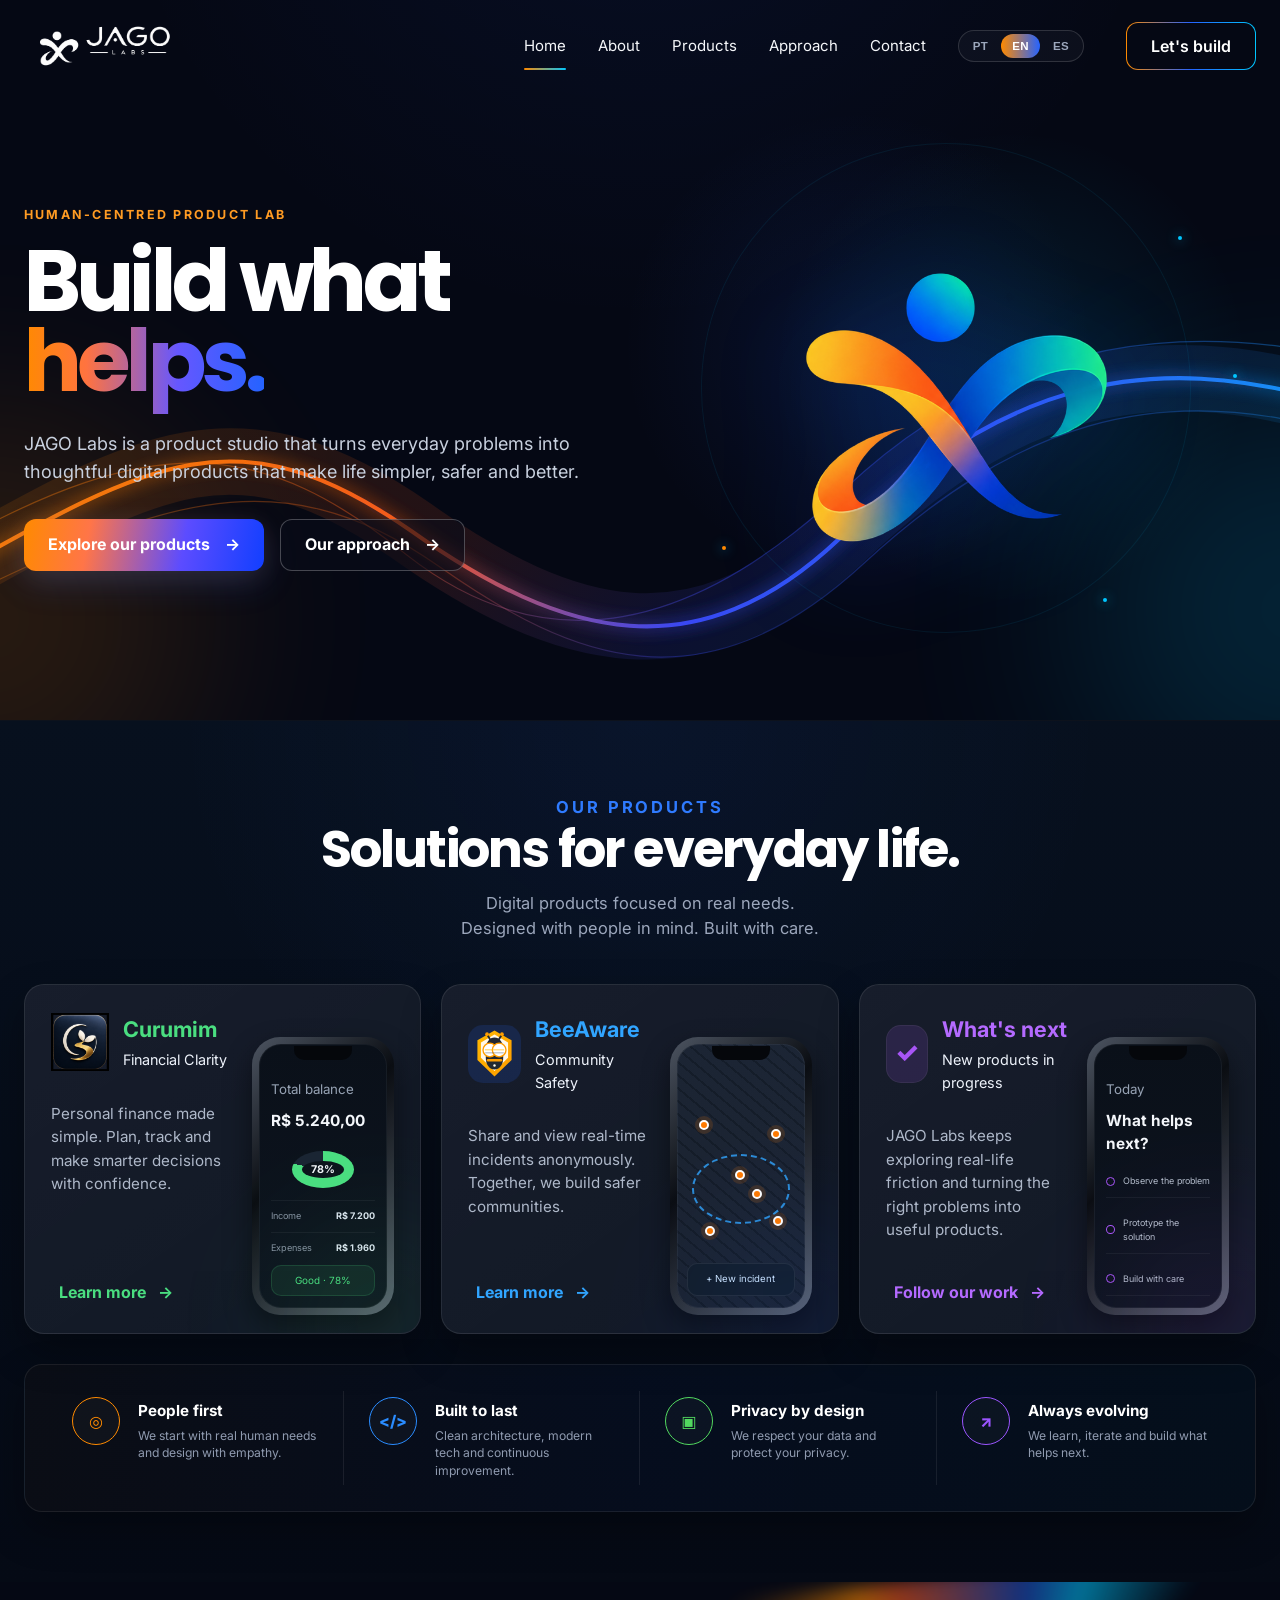
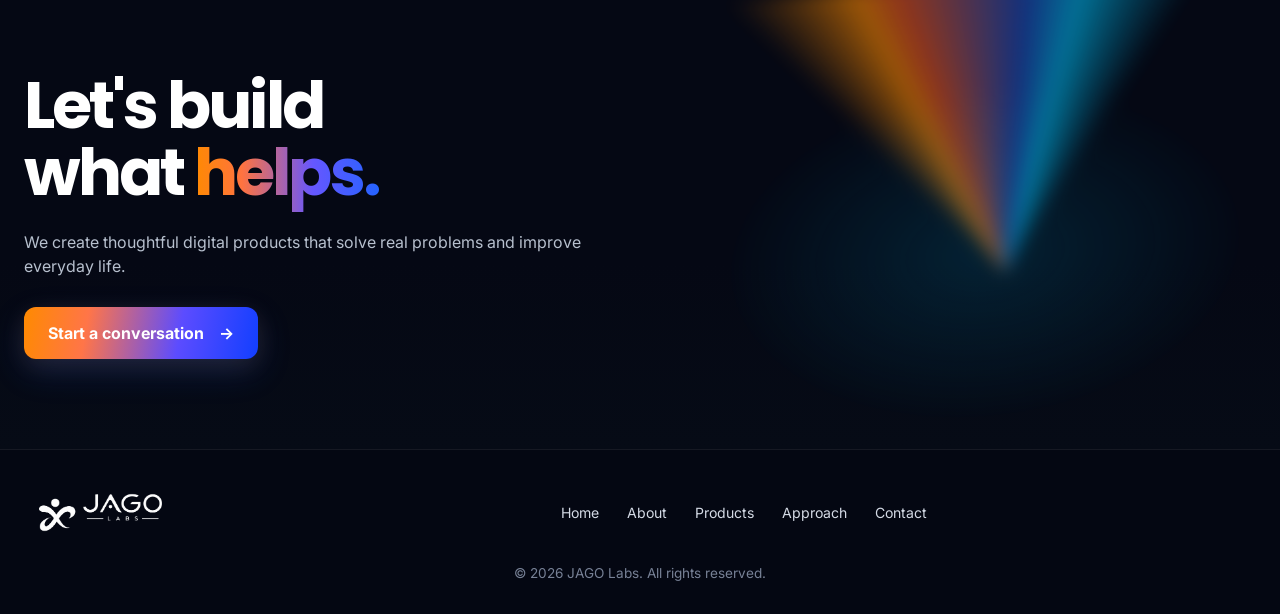
==== index.html @ 6c02ca6c "Initial commit: JAGO Labs website with PT/EN/ES i18n - Homepage, About, and What's next pages with f" ====
<!doctype html>
<html lang="en">
<head>
  <meta charset="utf-8" />
  <meta name="viewport" content="width=device-width, initial-scale=1" />
  <meta name="theme-color" content="#050814" />
  <meta name="description" content="JAGO Labs is a product studio that turns everyday problems into thoughtful digital products.">
  <title>JAGO Labs — Build what helps.</title>

  <link rel="canonical" href="https://jagolabs.tech/">
  <link rel="alternate" hreflang="en" href="https://jagolabs.tech/?lang=en">
  <link rel="alternate" hreflang="pt" href="https://jagolabs.tech/?lang=pt">
  <link rel="alternate" hreflang="es" href="https://jagolabs.tech/?lang=es">
  <link rel="alternate" hreflang="x-default" href="https://jagolabs.tech/">

  <meta property="og:type" content="website">
  <meta property="og:url" content="https://jagolabs.tech/">
  <meta property="og:site_name" content="JAGO Labs">
  <meta property="og:title" content="JAGO Labs — Build what helps.">
  <meta property="og:description" content="JAGO Labs is a product studio that turns everyday problems into thoughtful digital products.">
  <meta property="og:image" content="https://jagolabs.tech/assets/jago-og-image.jpg">
  <meta property="og:image:width" content="1200">
  <meta property="og:image:height" content="630">
  <meta name="twitter:card" content="summary">
  <meta name="twitter:title" content="JAGO Labs — Build what helps.">
  <meta name="twitter:description" content="JAGO Labs is a product studio that turns everyday problems into thoughtful digital products.">
  <meta name="twitter:image" content="https://jagolabs.tech/assets/jago-og-image.jpg">

  <link rel="icon" type="image/png" href="assets/favicon.png">
  <link rel="apple-touch-icon" href="assets/apple-touch-icon.png">

  <link rel="preconnect" href="https://fonts.googleapis.com">
  <link rel="preconnect" href="https://fonts.gstatic.com" crossorigin>
  <link href="https://fonts.googleapis.com/css2?family=Inter:wght@400;500;600;700&family=Poppins:wght@500;600;700&display=swap" rel="stylesheet">
  <link rel="stylesheet" href="styles.css" />
</head>
<body>
  <a class="skip-link" href="#main">Skip to content</a>

  <header class="site-header" id="top">
    <div class="container nav-wrap">
      <a class="brand" href="#top" aria-label="JAGO Labs home">
        <img src="assets/jago-logo_white.png" alt="JAGO Labs">
      </a>
      <button class="menu-toggle" aria-label="Open navigation" aria-expanded="false"><span></span><span></span></button>
      <nav class="nav" aria-label="Primary navigation">
        <a class="active" href="#top" data-i18n="nav.home">Home</a>
        <a href="about.html" data-i18n="nav.about">About</a>
        <a href="#products" data-i18n="nav.products">Products</a>
        <a href="#approach" data-i18n="nav.approach">Approach</a>
        <a href="mailto:info@jagolabs.tech" data-i18n="nav.contact" data-open-contact>Contact</a>
        <div class="lang-switch" role="group" aria-label="Language">
          <button type="button" class="lang-option" data-lang="pt">PT</button>
          <button type="button" class="lang-option" data-lang="en">EN</button>
          <button type="button" class="lang-option" data-lang="es">ES</button>
        </div>
      </nav>
      <a class="nav-cta" href="mailto:info@jagolabs.tech" data-i18n="nav.cta" data-open-contact>Let's build</a>
    </div>
  </header>

  <main id="main">
    <section class="hero section" id="about">
      <div class="hero-glow hero-glow--orange"></div>
      <div class="hero-glow hero-glow--blue"></div>
      <svg class="hero-wave" viewBox="0 0 1600 720" aria-hidden="true" preserveAspectRatio="none">
        <defs>
          <linearGradient id="waveGradient" x1="0%" y1="40%" x2="100%" y2="60%">
            <stop offset="0%" stop-color="#FF8A00"/>
            <stop offset="38%" stop-color="#FF5A21"/>
            <stop offset="62%" stop-color="#3B4BFF"/>
            <stop offset="100%" stop-color="#00C6FF"/>
          </linearGradient>
          <filter id="glow"><feGaussianBlur stdDeviation="10" result="blur"/><feMerge><feMergeNode in="blur"/><feMergeNode in="SourceGraphic"/></feMerge></filter>
        </defs>
        <path d="M-40 520 C210 375,315 310,525 460 C710 595,870 635,1040 470 C1220 295,1390 220,1660 310" fill="none" stroke="url(#waveGradient)" stroke-width="82" opacity=".12"/>
        <path d="M-40 520 C210 375,315 310,525 460 C710 595,870 635,1040 470 C1220 295,1390 220,1660 310" fill="none" stroke="url(#waveGradient)" stroke-width="5" opacity=".95" filter="url(#glow)"/>
        <path d="M-40 485 C220 330,350 350,520 490 C700 635,880 570,1045 410 C1200 260,1400 185,1660 250" fill="none" stroke="url(#waveGradient)" stroke-width="1.5" opacity=".38"/>
        <path d="M-40 555 C210 430,360 360,560 505 C720 620,875 685,1070 500 C1245 335,1420 265,1660 345" fill="none" stroke="url(#waveGradient)" stroke-width="1.5" opacity=".32"/>
      </svg>
      <div class="container hero-grid">
        <div class="hero-copy">
          <p class="eyebrow" data-i18n="hero.eyebrow">HUMAN-CENTRED PRODUCT LAB</p>
          <h1><span data-i18n="hero.title1">Build what</span> <span class="gradient-text" data-i18n="hero.title2">helps.</span></h1>
          <p class="hero-lead" data-i18n="hero.lead">JAGO Labs is a product studio that turns everyday problems into thoughtful digital products that make life simpler, safer and better.</p>
          <div class="hero-actions">
            <a class="button button-primary" href="#products"><span data-i18n="hero.cta1">Explore our products</span> <span aria-hidden="true">→</span></a>
            <a class="button button-secondary" href="#approach"><span data-i18n="hero.cta2">Our approach</span> <span aria-hidden="true">→</span></a>
          </div>
        </div>
        <div class="hero-art" aria-label="JAGO Labs brand symbol">
          <div class="symbol-orbit"></div>
          <img src="assets/jago-symbol.png" alt="" class="hero-symbol">
          <span class="particle p1"></span><span class="particle p2"></span><span class="particle p3"></span><span class="particle p4"></span>
        </div>
      </div>
    </section>

    <section class="products section section-panel" id="products">
      <div class="container">
        <div class="section-heading">
          <p class="eyebrow blue" data-i18n="products.eyebrow">OUR PRODUCTS</p>
          <h2 data-i18n="products.heading">Solutions for everyday life.</h2>
          <p><span data-i18n="products.sub1">Digital products focused on real needs.</span><br><span data-i18n="products.sub2">Designed with people in mind. Built with care.</span></p>
        </div>
        <div class="product-grid">
          <article class="product-card product-card--green">
            <div class="product-copy">
              <div class="product-title-row"><div class="product-icon product-icon--logo"><img src="assets/curumim-icon.png" alt="Curumim"></div><div><h3>Curumim</h3><p class="product-tagline" data-i18n="curumim.tagline">Financial Clarity</p></div></div>
              <p class="product-description" data-i18n="curumim.desc">Personal finance made simple. Plan, track and make smarter decisions with confidence.</p>
              <a href="https://curumim.io" class="learn-link popup-link" data-popup-name="curumim" target="_blank" rel="noopener noreferrer"><span data-i18n="curumim.link">Learn more</span> <span aria-hidden="true">→</span></a>
            </div>
            <div class="phone phone--finance"><div class="phone-notch"></div><div class="screen"><small data-i18n="curumim.balanceLabel">Total balance</small><strong>R$ 5.240,00</strong><div class="mini-chart ring green"></div><div class="screen-row"><span data-i18n="curumim.income">Income</span><b>R$ 7.200</b></div><div class="screen-row"><span data-i18n="curumim.expenses">Expenses</span><b>R$ 1.960</b></div><div class="health-pill" data-i18n="curumim.health">Good · 78%</div></div></div>
          </article>

          <article class="product-card product-card--blue">
            <div class="product-copy">
              <div class="product-title-row"><div class="product-icon product-icon--logo"><img src="assets/beeaware-symbol.svg" alt="BeeAware"></div><div><h3>BeeAware</h3><p class="product-tagline" data-i18n="beeaware.tagline">Community Safety</p></div></div>
              <p class="product-description" data-i18n="beeaware.desc">Share and view real-time incidents anonymously. Together, we build safer communities.</p>
              <a href="https://beeaware.io" class="learn-link popup-link" data-popup-name="beeaware" target="_blank" rel="noopener noreferrer"><span data-i18n="beeaware.link">Learn more</span> <span aria-hidden="true">→</span></a>
            </div>
            <div class="phone phone--map"><div class="phone-notch"></div><div class="screen map-screen"><span class="map-dot d1"></span><span class="map-dot d2"></span><span class="map-dot d3"></span><span class="map-dot d4"></span><span class="map-dot d5"></span><span class="map-dot d6"></span><div class="map-route"></div><div class="map-cta" data-i18n="beeaware.newIncident">+ New incident</div></div></div>
          </article>

          <article class="product-card product-card--purple">
            <div class="product-copy">
              <div class="product-title-row"><div class="product-icon check">✓</div><div><h3 data-i18n="next.title">What's next</h3><p class="product-tagline" data-i18n="next.tagline">New products in progress</p></div></div>
              <p class="product-description" data-i18n="next.desc">JAGO Labs keeps exploring real-life friction and turning the right problems into useful products.</p>
              <a href="whats-next.html" class="learn-link"><span data-i18n="next.link">Follow our work</span> <span aria-hidden="true">→</span></a>
            </div>
            <div class="phone phone--tasks"><div class="phone-notch"></div><div class="screen"><small data-i18n="next.today">Today</small><strong data-i18n="next.question">What helps next?</strong><div class="task"><i></i><span data-i18n="next.task1">Observe the problem</span></div><div class="task"><i></i><span data-i18n="next.task2">Prototype the solution</span></div><div class="task"><i></i><span data-i18n="next.task3">Build with care</span></div><div class="task"><i></i><span data-i18n="next.task4">Learn and improve</span></div></div></div>
          </article>
        </div>

        <div class="values-strip" id="approach">
          <div class="value-item"><div class="value-icon orange">◎</div><div><h4 data-i18n="values.title1">People first</h4><p data-i18n="values.desc1">We start with real human needs and design with empathy.</p></div></div>
          <div class="value-item"><div class="value-icon blue">&lt;/&gt;</div><div><h4 data-i18n="values.title2">Built to last</h4><p data-i18n="values.desc2">Clean architecture, modern tech and continuous improvement.</p></div></div>
          <div class="value-item"><div class="value-icon green">▣</div><div><h4 data-i18n="values.title3">Privacy by design</h4><p data-i18n="values.desc3">We respect your data and protect your privacy.</p></div></div>
          <div class="value-item"><div class="value-icon purple">↗</div><div><h4 data-i18n="values.title4">Always evolving</h4><p data-i18n="values.desc4">We learn, iterate and build what helps next.</p></div></div>
        </div>
      </div>
    </section>

    <section class="cta-section section" id="contact">
      <div class="cta-wave" aria-hidden="true"></div>
      <div class="container cta-grid">
        <div>
          <h2><span data-i18n="cta.title1">Let's build</span><br><span data-i18n="cta.title2">what</span> <span class="gradient-text" data-i18n="cta.title3">helps.</span></h2>
          <p data-i18n="cta.lead">We create thoughtful digital products that solve real problems and improve everyday life.</p>
          <a class="button button-primary" href="mailto:info@jagolabs.tech" data-open-contact><span data-i18n="cta.button">Start a conversation</span> <span aria-hidden="true">→</span></a>
        </div>
      </div>
    </section>
  </main>

  <footer class="footer">
    <div class="container footer-row">
      <img src="assets/jago-logo_white.png" alt="JAGO Labs" class="footer-logo">
      <nav class="footer-nav" aria-label="Footer navigation">
        <a href="#top" data-i18n="nav.home">Home</a><a href="about.html" data-i18n="nav.about">About</a><a href="#products" data-i18n="nav.products">Products</a><a href="#approach" data-i18n="nav.approach">Approach</a><a href="mailto:info@jagolabs.tech" data-i18n="nav.contact" data-open-contact>Contact</a>
      </nav>
    </div>
    <div class="container copyright">© <span id="year"></span> JAGO Labs. <span data-i18n="footer.rights">All rights reserved.</span></div>
  </footer>

  <div class="modal-overlay" id="contactModal" role="dialog" aria-modal="true" aria-labelledby="contactModalTitle" aria-hidden="true">
    <div class="modal-box">
      <button type="button" class="modal-close" id="contactModalClose" aria-label="Close">×</button>
      <h3 id="contactModalTitle" data-i18n="contact.modalTitle">Let's talk</h3>
      <p class="modal-lead" data-i18n="contact.modalLead">Tell us a bit about you and what you have in mind — we'll get back to you.</p>
      <form id="contactForm">
        <label for="contactName" data-i18n="contact.nameLabel">Name</label>
        <input type="text" id="contactName" name="name" autocomplete="name" required>

        <label for="contactContact" data-i18n="contact.contactLabel">Email or phone</label>
        <input type="text" id="contactContact" name="contact" autocomplete="email" required>

        <label for="contactMessage" data-i18n="contact.messageLabel">Message</label>
        <textarea id="contactMessage" name="message" rows="4" required></textarea>

        <button type="submit" class="button button-primary"><span data-i18n="contact.send">Send</span> <span aria-hidden="true">→</span></button>
      </form>
      <p class="modal-alt"><span data-i18n="contact.orDirect">Prefer to write directly?</span> <a href="mailto:info@jagolabs.tech">info@jagolabs.tech</a></p>
    </div>
  </div>

  <script src="i18n.js"></script>
  <script src="script.js"></script>
</body>
</html>
---- styles.css ----
:root{--navy:#050814;--navy-2:#0A1020;--card:#0F1624;--white:#FFF;--muted:#9CA7BC;--line:rgba(255,255,255,.08);--orange:#FF8A00;--orange-2:#FF5A21;--blue:#2563FF;--cyan:#00C6FF;--green:#4ADE80;--purple:#A855F7;--radius:20px;--shadow:0 18px 40px rgba(0,0,0,.32)}
*{box-sizing:border-box}html{scroll-behavior:smooth}body{margin:0;background:radial-gradient(circle at 50% -10%,rgba(37,99,255,.08),transparent 34rem),var(--navy);color:var(--white);font-family:"Inter",system-ui,-apple-system,BlinkMacSystemFont,"Segoe UI",sans-serif;line-height:1.55;overflow-x:hidden}a{color:inherit;text-decoration:none}img{max-width:100%;display:block}.container{width:min(1280px,calc(100% - 48px));margin-inline:auto}.section{position:relative}.eyebrow{margin:0 0 16px;font-size:.78rem;letter-spacing:.18em;font-weight:700;color:#FF9B23}.eyebrow.blue{color:#2F7BFF}.gradient-text{background:linear-gradient(90deg,var(--orange) 0%,#FF7340 26%,#6657FF 64%,var(--blue) 100%);-webkit-background-clip:text;background-clip:text;color:transparent}
.skip-link{position:absolute;left:16px;top:-60px;z-index:100;background:var(--white);color:var(--navy);padding:10px 18px;border-radius:10px;font-weight:700;transition:top .2s}.skip-link:focus{top:16px}
.site-header{position:absolute;inset:0 0 auto;z-index:30;height:92px;display:flex;align-items:center}.nav-wrap{display:flex;align-items:center;gap:30px}.brand{width:190px;flex:0 0 auto}.nav{display:flex;align-items:center;gap:32px;margin-left:auto}.nav a{position:relative;color:#F5F7FA;font-size:.94rem;padding:18px 0}.nav a.active::after,.nav a:hover::after{content:"";position:absolute;left:0;right:0;bottom:6px;height:2px;background:linear-gradient(90deg,var(--orange),var(--cyan));border-radius:99px}.nav-cta{border:1px solid transparent;background:linear-gradient(var(--navy),var(--navy)) padding-box,linear-gradient(90deg,var(--orange),var(--blue),var(--cyan)) border-box;border-radius:12px;padding:11px 24px;margin-left:12px;font-weight:600}.menu-toggle{display:none}
.lang-switch{display:flex;align-items:center;gap:2px;border:1px solid rgba(255,255,255,.14);border-radius:99px;padding:3px;background:rgba(255,255,255,.03)}.lang-option{border:0;background:transparent;color:#9CA7BC;font-size:.72rem;font-weight:700;letter-spacing:.03em;padding:6px 11px;border-radius:99px;cursor:pointer;transition:.2s}.lang-option:hover{color:#F5F7FA}.lang-option.active{background:linear-gradient(90deg,var(--orange),var(--blue));color:#fff}
.hero{min-height:720px;display:flex;align-items:center;padding:132px 0 76px;isolation:isolate;overflow:hidden}.hero::before{content:"";position:absolute;inset:0;background:radial-gradient(circle at 79% 51%,rgba(0,198,255,.11),transparent 22%),radial-gradient(circle at 67% 48%,rgba(37,99,255,.11),transparent 25%);z-index:-3}.hero-grid{display:grid;grid-template-columns:.95fr 1.05fr;align-items:center;gap:50px;position:relative;z-index:4}.hero-copy{max-width:580px}.hero h1{font-family:"Poppins",sans-serif;font-size:clamp(4rem,6.8vw,6.8rem);line-height:.92;letter-spacing:-.055em;margin:0 0 28px}.hero-lead{color:#C8D0DE;max-width:600px;font-size:1.13rem;margin:0 0 34px}.hero-actions{display:flex;gap:16px;flex-wrap:wrap}.button{height:52px;padding:0 24px;display:inline-flex;align-items:center;justify-content:center;gap:15px;border-radius:12px;font-weight:700;transition:.2s}.button:hover{transform:translateY(-2px)}.button-primary{background:linear-gradient(100deg,var(--orange) 0%,#FF7548 27%,#5C4CFF 66%,#123FFF 100%);box-shadow:0 12px 34px rgba(37,99,255,.2),0 6px 24px rgba(255,138,0,.12)}.button-secondary{background:rgba(9,13,26,.6);border:1px solid rgba(255,255,255,.25)}
.hero-art{min-height:475px;display:grid;place-items:center;position:relative}.hero-symbol{width:min(420px,70%);filter:drop-shadow(0 22px 50px rgba(13,68,255,.22));position:relative;z-index:3}.symbol-orbit{width:490px;height:490px;position:absolute;border:1px solid rgba(0,198,255,.08);border-radius:50%;transform:rotate(-17deg)}.particle{position:absolute;width:4px;height:4px;border-radius:50%;background:#00C6FF;box-shadow:0 0 12px #00C6FF}.p1{right:12%;top:18%}.p2{right:3%;top:47%}.p3{left:14%;bottom:16%;background:#FF8A00}.p4{right:24%;bottom:5%}.hero-wave{position:absolute;left:-2%;right:-2%;bottom:-3%;width:104%;height:81%;z-index:-1;pointer-events:none}.hero-glow{position:absolute;width:420px;height:420px;filter:blur(100px);opacity:.14;border-radius:50%;z-index:-2}.hero-glow--orange{background:var(--orange);left:-220px;bottom:-110px}.hero-glow--blue{background:var(--cyan);right:-220px;bottom:-100px}
.section-panel{background:radial-gradient(circle at 50% 0%,rgba(37,99,255,.06),transparent 29rem),linear-gradient(180deg,#07101E 0%,#050A15 100%);padding:74px 0 70px;border-top:1px solid rgba(255,255,255,.03)}.section-heading{text-align:center;max-width:760px;margin:0 auto 42px}.section-heading h2{font-family:"Poppins",sans-serif;font-size:clamp(2.3rem,4vw,3.6rem);line-height:1.1;margin:0 0 14px;letter-spacing:-.035em}.section-heading p{color:var(--muted);margin:0;font-size:1.03rem}.product-grid{display:grid;grid-template-columns:repeat(3,1fr);gap:20px}.product-card{position:relative;min-height:350px;overflow:hidden;border:1px solid rgba(255,255,255,.09);border-radius:var(--radius);background:linear-gradient(145deg,rgba(255,255,255,.032),rgba(255,255,255,.008)),var(--card);box-shadow:var(--shadow);padding:28px 26px;display:grid;grid-template-columns:1fr 145px;gap:16px}.product-card::after{content:"";position:absolute;inset:auto -70px -100px auto;width:220px;height:220px;border-radius:50%;filter:blur(60px);opacity:.08}.product-card--green::after{background:var(--green)}.product-card--blue::after{background:var(--blue)}.product-card--purple::after{background:var(--purple)}.product-title-row{display:flex;align-items:center;gap:14px}.product-icon{width:58px;height:58px;border-radius:15px;display:grid;place-items:center;font-size:1.7rem;font-weight:800;background:rgba(74,222,128,.11);color:var(--green);border:1px solid rgba(255,255,255,.06)}.product-icon--logo{background:transparent;border:0;padding:0}.product-icon--logo img{width:100%;height:100%;object-fit:contain;display:block}.product-card--blue .product-icon{background:rgba(37,99,255,.15);color:#2C8DFF}.product-card--purple .product-icon{background:rgba(168,85,247,.14);color:#A855F7}.product-copy{display:flex;flex-direction:column}.product-copy h3{margin:0;font-size:1.35rem}.product-card--green h3,.product-card--green .learn-link{color:var(--green)}.product-card--blue h3,.product-card--blue .learn-link{color:#31A5FF}.product-card--purple h3,.product-card--purple .learn-link{color:#B46AFF}.product-tagline{margin:3px 0 0;font-size:.9rem;color:#EEF3FB}.product-description{color:#AEB8C9;margin:30px 0 24px;font-size:.95rem}.learn-link{font-weight:700;margin-top:auto}.learn-link span{padding-left:8px}
.phone{align-self:end;justify-self:end;width:142px;height:278px;border-radius:28px;padding:7px;background:linear-gradient(135deg,#4D5562,#0A0D12 40%,#5B6370);box-shadow:0 12px 28px rgba(0,0,0,.45);position:relative;transform:translateY(10px)}.phone::after{content:"";position:absolute;inset:7px;border-radius:22px;border:1px solid rgba(255,255,255,.05);pointer-events:none}.phone-notch{position:absolute;top:9px;left:50%;transform:translateX(-50%);width:58px;height:14px;border-radius:0 0 10px 10px;background:#05070B;z-index:4}.screen{height:100%;border-radius:22px;background:linear-gradient(180deg,#0A1019,#0D141F);padding:35px 12px 12px;color:#F3F6FA;display:flex;flex-direction:column;gap:9px;overflow:hidden}.screen small{color:#97A3B4}.screen strong{font-size:.96rem}.screen-row{display:flex;justify-content:space-between;font-size:.57rem;color:#8691A0;border-top:1px solid rgba(255,255,255,.05);padding-top:8px}.screen-row b{color:#DCE4EF}.ring{width:62px;height:62px;border-radius:50%;margin:10px auto 3px;background:conic-gradient(var(--green) 0 78%,#1A2433 78% 100%);position:relative}.ring::after{content:"78%";position:absolute;inset:10px;display:grid;place-items:center;border-radius:50%;background:#0C131C;font-size:.67rem;font-weight:700}.health-pill{margin-top:auto;text-align:center;color:var(--green);background:rgba(74,222,128,.08);border:1px solid rgba(74,222,128,.16);padding:7px 5px;border-radius:10px;font-size:.62rem}.map-screen{position:relative;background:linear-gradient(35deg,rgba(8,12,20,.4),rgba(9,15,28,.34)),repeating-linear-gradient(40deg,#263142 0 8px,#1B2532 8px 10px)}.map-dot{position:absolute;width:10px;height:10px;border-radius:50%;background:#FF7A00;border:2px solid white;box-shadow:0 0 0 4px rgba(255,122,0,.15)}.d1{left:22px;top:76px}.d2{right:24px;top:85px}.d3{left:58px;top:126px}.d4{right:43px;top:145px}.d5{left:28px;bottom:72px}.d6{right:22px;bottom:82px}.map-route{position:absolute;left:15px;right:15px;top:110px;height:70px;border:2px dashed rgba(49,165,255,.8);border-radius:50%}.map-cta{position:absolute;left:10px;right:10px;bottom:12px;padding:8px;text-align:center;border-radius:10px;background:#121D2A;border:1px solid rgba(255,255,255,.07);color:#CFE7FF;font-size:.6rem}.task{display:flex;align-items:center;gap:8px;padding:9px 0;border-bottom:1px solid rgba(255,255,255,.05);font-size:.56rem;color:#B3BDCA}.task i{width:9px;height:9px;border:1px solid #A855F7;border-radius:50%}
.values-strip{margin-top:30px;border:1px solid rgba(255,255,255,.08);background:linear-gradient(90deg,rgba(255,138,0,.025),rgba(37,99,255,.03),rgba(0,198,255,.025));border-radius:18px;padding:26px 22px;display:grid;grid-template-columns:repeat(4,1fr);gap:0;box-shadow:var(--shadow)}.value-item{display:grid;grid-template-columns:52px 1fr;gap:14px;padding:6px 25px;border-right:1px solid rgba(255,255,255,.08)}.value-item:last-child{border-right:0}.value-icon{width:48px;height:48px;border-radius:50%;display:grid;place-items:center;font-weight:800;border:1px solid currentColor;background:rgba(255,255,255,.025)}.value-icon.orange{color:var(--orange)}.value-icon.blue{color:#2A8CFF}.value-icon.green{color:#52D85F}.value-icon.purple{color:#9B55FF}.value-item h4{margin:2px 0 4px;font-size:.95rem}.value-item p{margin:0;color:#8F9AAF;font-size:.76rem;line-height:1.45}
.cta-section{min-height:420px;padding:90px 0;overflow:hidden;background:linear-gradient(180deg,#050814,#050814 60%,#060B16)}.cta-grid{min-height:260px;display:flex;align-items:center;position:relative;z-index:3}.cta-grid>div{max-width:560px}.cta-grid h2{font-family:"Poppins",sans-serif;font-size:clamp(3rem,5.1vw,5.3rem);line-height:1.02;letter-spacing:-.045em;margin:0 0 24px}.cta-grid p{color:#B7C0CE;max-width:560px;margin-bottom:28px}.cta-wave{position:absolute;right:-6%;top:8%;width:58%;height:100%;background:radial-gradient(ellipse at 50% 50%,rgba(0,198,255,.16),transparent 42%),conic-gradient(from 220deg at 52% 54%,transparent 0 28%,rgba(255,138,0,.7) 33%,rgba(255,90,33,.65) 35%,rgba(37,99,255,.52) 42%,rgba(0,198,255,.65) 45%,transparent 50% 100%);filter:blur(7px);transform:rotate(-7deg) scale(1.2);opacity:.85}.footer{border-top:1px solid rgba(255,255,255,.07);padding:34px 0 30px;background:#040712}.footer-row{display:flex;align-items:center;gap:28px}.footer-logo{width:180px}.footer-nav{display:flex;gap:28px;margin:auto}.footer-nav a{color:#D4DAE5;font-size:.88rem}.copyright{text-align:center;color:#778196;margin-top:22px;font-size:.85rem}
.modal-overlay{position:fixed;inset:0;background:rgba(3,5,12,.72);backdrop-filter:blur(3px);display:none;align-items:center;justify-content:center;z-index:200;padding:20px}.modal-overlay.open{display:flex}.modal-box{position:relative;width:min(460px,100%);max-height:90vh;overflow-y:auto;background:linear-gradient(160deg,#0F1624,#0A0F1B);border:1px solid rgba(255,255,255,.1);border-radius:20px;padding:34px 30px 28px;box-shadow:0 30px 70px rgba(0,0,0,.5)}.modal-close{position:absolute;top:14px;right:14px;width:34px;height:34px;border-radius:50%;border:1px solid rgba(255,255,255,.15);background:transparent;color:#F5F7FA;font-size:1.3rem;line-height:1;cursor:pointer;display:grid;place-items:center}.modal-close:hover{border-color:rgba(255,255,255,.4)}.modal-box h3{font-family:"Poppins",sans-serif;font-size:1.7rem;margin:0 0 8px}.modal-lead{color:var(--muted);margin:0 0 22px;font-size:.92rem}
#contactForm{display:flex;flex-direction:column;gap:14px}#contactForm label{font-size:.8rem;font-weight:600;color:#C8D0DE;margin-bottom:-6px}#contactForm input,#contactForm textarea{width:100%;background:rgba(255,255,255,.04);border:1px solid rgba(255,255,255,.14);border-radius:10px;padding:11px 13px;color:#fff;font-family:inherit;font-size:.94rem;resize:vertical}#contactForm input:focus,#contactForm textarea:focus{outline:2px solid var(--cyan);outline-offset:1px}#contactForm button{margin-top:6px;border:0;cursor:pointer}
.modal-alt{margin:20px 0 0;text-align:center;color:var(--muted);font-size:.85rem}.modal-alt a{color:#31A5FF;font-weight:600}

.about-hero{padding:172px 0 40px;background:radial-gradient(circle at 50% -10%,rgba(37,99,255,.08),transparent 34rem),var(--navy)}.about-hero h1{font-family:"Poppins",sans-serif;font-size:clamp(2.6rem,5vw,4.2rem);line-height:1.05;letter-spacing:-.03em;margin:10px 0 0}
.about-content{padding:10px 0 30px}.about-container{max-width:720px;margin:0 auto}.about-container h3{font-family:"Poppins",sans-serif;font-size:1.5rem;letter-spacing:-.01em;margin:52px 0 16px;color:#fff}.about-container h3:first-of-type{margin-top:38px}.about-block p{color:#C4CCDA;font-size:1.03rem;line-height:1.7;margin:0 0 16px}.about-block strong{color:#fff;font-weight:700}.about-block ul{margin:0 0 16px;padding-left:22px;color:#C4CCDA}.about-block li{margin-bottom:8px;line-height:1.6}.about-closing{margin:64px 0 10px;text-align:center;padding-top:44px;border-top:1px solid rgba(255,255,255,.08)}.about-brand{font-family:"Poppins",sans-serif;font-weight:700;font-size:1.3rem;margin:0 0 10px;color:#fff}.about-tagline{font-family:"Poppins",sans-serif;font-size:clamp(1.4rem,3vw,2rem);line-height:1.3;margin:0;background:linear-gradient(90deg,var(--orange) 0%,#FF7340 26%,#6657FF 64%,var(--blue) 100%);-webkit-background-clip:text;background-clip:text;color:transparent}
@media (max-width:860px){.about-hero{padding:130px 0 30px}}
.roadmap-section{padding-top:10px}.roadmap-grid{display:grid;grid-template-columns:repeat(auto-fit,minmax(280px,1fr));gap:20px}.roadmap-card{border:1px solid rgba(255,255,255,.09);border-radius:var(--radius);background:linear-gradient(145deg,rgba(255,255,255,.032),rgba(255,255,255,.008)),var(--card);padding:28px 26px;box-shadow:var(--shadow)}.roadmap-card h3{font-family:"Poppins",sans-serif;font-size:1.12rem;margin:0 0 12px;color:#fff}.roadmap-card .about-block p{font-size:.93rem;margin-bottom:12px}
.roadmap-icon{width:52px;height:52px;border-radius:14px;display:grid;place-items:center;margin-bottom:18px;border:1px solid currentColor;background:rgba(255,255,255,.03)}.roadmap-icon svg{width:26px;height:26px}.roadmap-icon.orange{color:var(--orange)}.roadmap-icon.blue{color:#2A8CFF}.roadmap-icon.green{color:#52D85F}.roadmap-icon.purple{color:#9B55FF}.roadmap-icon.cyan{color:var(--cyan)}
.sector-tags{display:flex;flex-wrap:wrap;gap:10px;justify-content:center;margin:26px 0 40px}.sector-tags .sector-tag{padding:8px 16px;border-radius:99px;border:1px solid rgba(255,255,255,.14);background:rgba(255,255,255,.03);font-size:.85rem;color:#DCE4EF}
.roadmap-closing{text-align:center;max-width:640px;margin:0 auto}
@media (max-width:1050px){.nav{gap:20px}.product-grid{grid-template-columns:1fr}.product-card{min-height:315px;grid-template-columns:1fr 170px}.values-strip{grid-template-columns:1fr 1fr}.value-item:nth-child(2){border-right:0}.value-item:nth-child(-n+2){border-bottom:1px solid rgba(255,255,255,.08);padding-bottom:20px;margin-bottom:14px}}
@media (max-width:860px){.site-header{height:78px}.brand{width:155px}.nav,.nav-cta{display:none}.menu-toggle{display:block;margin-left:auto;width:44px;height:44px;border:0;background:transparent;position:relative}.menu-toggle span{position:absolute;width:22px;height:2px;background:#fff;left:11px;transition:.2s}.menu-toggle span:first-child{top:16px}.menu-toggle span:last-child{top:26px}.menu-toggle[aria-expanded="true"] span:first-child{transform:translateY(5px) rotate(45deg)}.menu-toggle[aria-expanded="true"] span:last-child{transform:translateY(-5px) rotate(-45deg)}.nav.open{display:flex;position:absolute;top:68px;left:24px;right:24px;flex-direction:column;align-items:flex-start;gap:4px;background:rgba(5,8,20,.97);border:1px solid var(--line);border-radius:16px;padding:18px 22px;box-shadow:var(--shadow)}.nav.open a{width:100%}.nav.open .lang-switch{margin-top:10px}.hero{padding-top:112px}.hero-grid{grid-template-columns:1fr;gap:15px}.hero-copy{max-width:670px}.hero-art{min-height:340px}.hero-symbol{width:min(380px,62vw)}.hero-wave{bottom:5%;height:48%}.cta-wave{width:80%;right:-35%;opacity:.56}}
@media (max-width:640px){.container{width:min(100% - 30px,1280px)}.hero{min-height:auto;padding:112px 0 62px}.hero h1{font-size:clamp(3.6rem,18vw,5.2rem)}.hero-lead{font-size:1rem}.hero-actions{display:grid;grid-template-columns:1fr}.button{width:100%}.hero-art{min-height:290px}.symbol-orbit{width:290px;height:290px}.section-panel{padding-top:56px}.product-card{grid-template-columns:1fr;min-height:520px}.phone{justify-self:center;width:150px;height:290px}.product-description{margin:22px 0 16px}.values-strip{grid-template-columns:1fr;padding:12px 18px}.value-item{border-right:0!important;border-bottom:1px solid rgba(255,255,255,.08);padding:18px 4px!important;margin:0!important}.value-item:last-child{border-bottom:0}.cta-section{padding:70px 0}.cta-wave{right:-60%;width:115%}.footer-row{flex-direction:column;align-items:flex-start}.footer-nav{margin:8px 0;flex-wrap:wrap;gap:14px 22px}.copyright{text-align:left}}
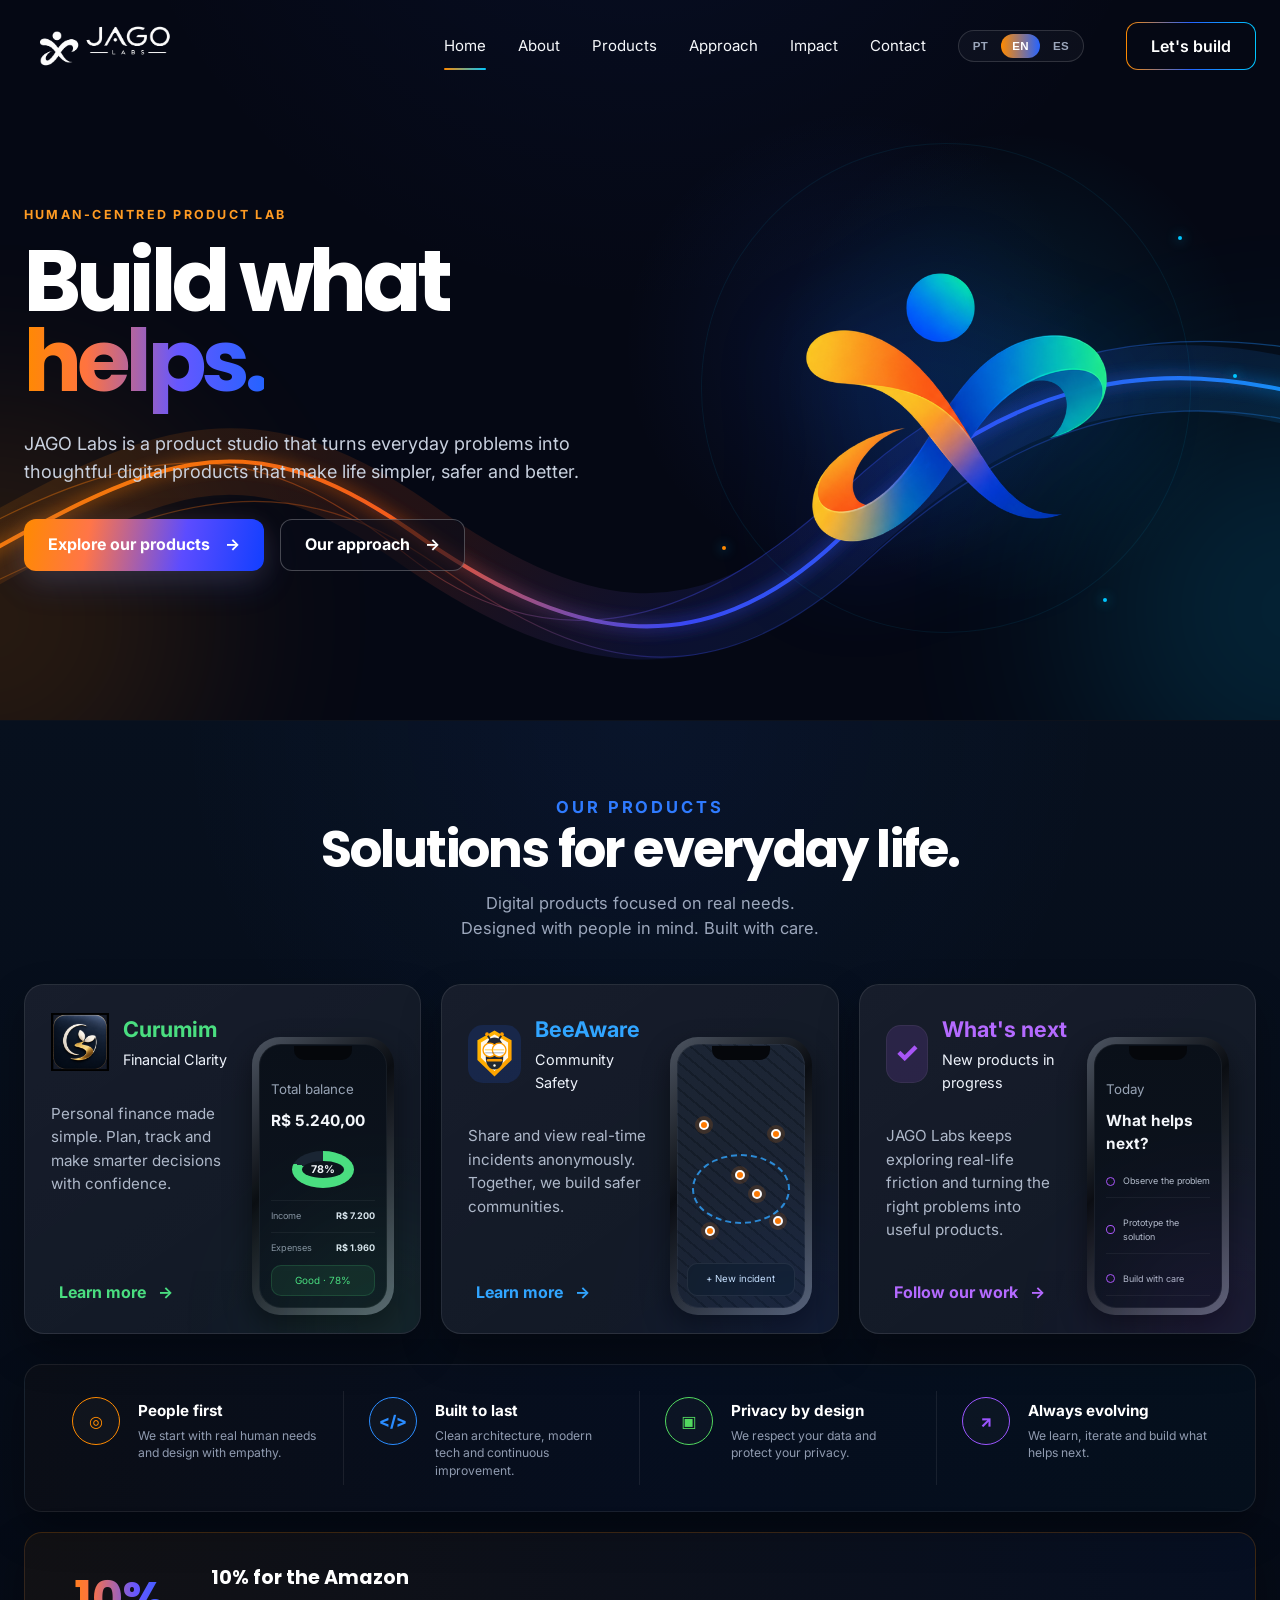
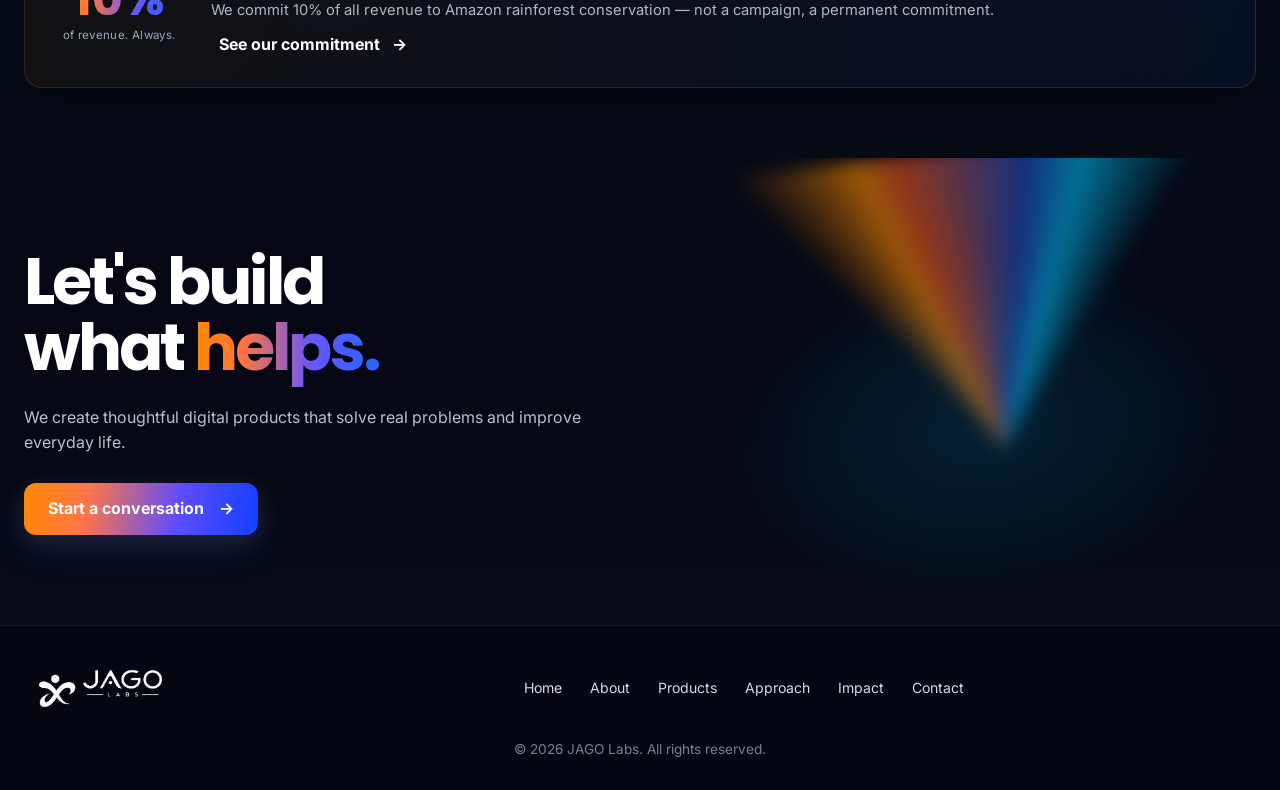
==== commit 21bcdd06: "Add Impact page for the 10%-for-Amazon commitment Adds a dedicated page (PT/EN/ES) covering JAGO Lab" ====
--- a/index.html
+++ b/index.html
@@ -48,6 +48,7 @@
         <a href="about.html" data-i18n="nav.about">About</a>
         <a href="#products" data-i18n="nav.products">Products</a>
         <a href="#approach" data-i18n="nav.approach">Approach</a>
+        <a href="impact.html" data-i18n="nav.impact">Impact</a>
         <a href="mailto:info@jagolabs.tech" data-i18n="nav.contact" data-open-contact>Contact</a>
         <div class="lang-switch" role="group" aria-label="Language">
           <button type="button" class="lang-option" data-lang="pt">PT</button>
@@ -138,6 +139,15 @@
           <div class="value-item"><div class="value-icon green">▣</div><div><h4 data-i18n="values.title3">Privacy by design</h4><p data-i18n="values.desc3">We respect your data and protect your privacy.</p></div></div>
           <div class="value-item"><div class="value-icon purple">↗</div><div><h4 data-i18n="values.title4">Always evolving</h4><p data-i18n="values.desc4">We learn, iterate and build what helps next.</p></div></div>
         </div>
+
+        <div class="impact-teaser">
+          <div class="impact-teaser-stat"><strong>10%</strong><span data-i18n="impactTeaser.statLabel">of revenue. Always.</span></div>
+          <div class="impact-teaser-copy">
+            <h3 data-i18n="impactTeaser.title">10% for the Amazon</h3>
+            <p data-i18n="impactTeaser.body">We commit 10% of all revenue to Amazon rainforest conservation — not a campaign, a permanent commitment.</p>
+            <a href="impact.html" class="learn-link"><span data-i18n="impactTeaser.link">See our commitment</span> <span aria-hidden="true">→</span></a>
+          </div>
+        </div>
       </div>
     </section>
 
@@ -157,7 +167,7 @@
     <div class="container footer-row">
       <img src="assets/jago-logo_white.png" alt="JAGO Labs" class="footer-logo">
       <nav class="footer-nav" aria-label="Footer navigation">
-        <a href="#top" data-i18n="nav.home">Home</a><a href="about.html" data-i18n="nav.about">About</a><a href="#products" data-i18n="nav.products">Products</a><a href="#approach" data-i18n="nav.approach">Approach</a><a href="mailto:info@jagolabs.tech" data-i18n="nav.contact" data-open-contact>Contact</a>
+        <a href="#top" data-i18n="nav.home">Home</a><a href="about.html" data-i18n="nav.about">About</a><a href="#products" data-i18n="nav.products">Products</a><a href="#approach" data-i18n="nav.approach">Approach</a><a href="impact.html" data-i18n="nav.impact">Impact</a><a href="mailto:info@jagolabs.tech" data-i18n="nav.contact" data-open-contact>Contact</a>
       </nav>
     </div>
     <div class="container copyright">© <span id="year"></span> JAGO Labs. <span data-i18n="footer.rights">All rights reserved.</span></div>
--- a/styles.css
+++ b/styles.css
@@ -20,6 +20,9 @@
 .roadmap-icon{width:52px;height:52px;border-radius:14px;display:grid;place-items:center;margin-bottom:18px;border:1px solid currentColor;background:rgba(255,255,255,.03)}.roadmap-icon svg{width:26px;height:26px}.roadmap-icon.orange{color:var(--orange)}.roadmap-icon.blue{color:#2A8CFF}.roadmap-icon.green{color:#52D85F}.roadmap-icon.purple{color:#9B55FF}.roadmap-icon.cyan{color:var(--cyan)}
 .sector-tags{display:flex;flex-wrap:wrap;gap:10px;justify-content:center;margin:26px 0 40px}.sector-tags .sector-tag{padding:8px 16px;border-radius:99px;border:1px solid rgba(255,255,255,.14);background:rgba(255,255,255,.03);font-size:.85rem;color:#DCE4EF}
 .roadmap-closing{text-align:center;max-width:640px;margin:0 auto}
+.impact-teaser{margin-top:20px;border:1px solid rgba(255,138,0,.18);background:linear-gradient(90deg,rgba(255,138,0,.05),rgba(37,99,255,.05));border-radius:18px;padding:30px 34px;display:flex;align-items:center;gap:32px;flex-wrap:wrap;box-shadow:var(--shadow)}.impact-teaser-stat{flex:0 0 auto;text-align:center;min-width:120px}.impact-teaser-stat strong{display:block;font-family:"Poppins",sans-serif;font-size:3rem;line-height:1;background:linear-gradient(90deg,var(--orange) 0%,#FF7340 26%,#6657FF 64%,var(--blue) 100%);-webkit-background-clip:text;background-clip:text;color:transparent}.impact-teaser-stat span{display:block;margin-top:4px;font-size:.72rem;color:#9CA7BC;letter-spacing:.03em}.impact-teaser-copy{flex:1 1 280px}.impact-teaser-copy h3{margin:0 0 6px;font-size:1.2rem;font-family:"Poppins",sans-serif}.impact-teaser-copy p{margin:0 0 10px;color:#AEB8C9;font-size:.92rem}
+.about-stat{text-align:center;margin:36px auto 40px;padding:34px 20px;border:1px solid rgba(255,255,255,.08);border-radius:18px;background:linear-gradient(90deg,rgba(255,138,0,.04),rgba(37,99,255,.05))}.about-stat strong{display:block;font-family:"Poppins",sans-serif;font-size:clamp(3.2rem,7vw,4.6rem);line-height:1;background:linear-gradient(90deg,var(--orange) 0%,#FF7340 26%,#6657FF 64%,var(--blue) 100%);-webkit-background-clip:text;background-clip:text;color:transparent}.about-stat span{display:block;margin-top:8px;color:#C4CCDA;font-size:1rem}
+.about-note{padding:20px 22px;border:1px dashed rgba(255,255,255,.18);border-radius:14px;background:rgba(255,255,255,.02)}.about-note p{color:#9CA7BC;font-style:italic;margin-bottom:0}
 @media (max-width:1050px){.nav{gap:20px}.product-grid{grid-template-columns:1fr}.product-card{min-height:315px;grid-template-columns:1fr 170px}.values-strip{grid-template-columns:1fr 1fr}.value-item:nth-child(2){border-right:0}.value-item:nth-child(-n+2){border-bottom:1px solid rgba(255,255,255,.08);padding-bottom:20px;margin-bottom:14px}}
 @media (max-width:860px){.site-header{height:78px}.brand{width:155px}.nav,.nav-cta{display:none}.menu-toggle{display:block;margin-left:auto;width:44px;height:44px;border:0;background:transparent;position:relative}.menu-toggle span{position:absolute;width:22px;height:2px;background:#fff;left:11px;transition:.2s}.menu-toggle span:first-child{top:16px}.menu-toggle span:last-child{top:26px}.menu-toggle[aria-expanded="true"] span:first-child{transform:translateY(5px) rotate(45deg)}.menu-toggle[aria-expanded="true"] span:last-child{transform:translateY(-5px) rotate(-45deg)}.nav.open{display:flex;position:absolute;top:68px;left:24px;right:24px;flex-direction:column;align-items:flex-start;gap:4px;background:rgba(5,8,20,.97);border:1px solid var(--line);border-radius:16px;padding:18px 22px;box-shadow:var(--shadow)}.nav.open a{width:100%}.nav.open .lang-switch{margin-top:10px}.hero{padding-top:112px}.hero-grid{grid-template-columns:1fr;gap:15px}.hero-copy{max-width:670px}.hero-art{min-height:340px}.hero-symbol{width:min(380px,62vw)}.hero-wave{bottom:5%;height:48%}.cta-wave{width:80%;right:-35%;opacity:.56}}
-@media (max-width:640px){.container{width:min(100% - 30px,1280px)}.hero{min-height:auto;padding:112px 0 62px}.hero h1{font-size:clamp(3.6rem,18vw,5.2rem)}.hero-lead{font-size:1rem}.hero-actions{display:grid;grid-template-columns:1fr}.button{width:100%}.hero-art{min-height:290px}.symbol-orbit{width:290px;height:290px}.section-panel{padding-top:56px}.product-card{grid-template-columns:1fr;min-height:520px}.phone{justify-self:center;width:150px;height:290px}.product-description{margin:22px 0 16px}.values-strip{grid-template-columns:1fr;padding:12px 18px}.value-item{border-right:0!important;border-bottom:1px solid rgba(255,255,255,.08);padding:18px 4px!important;margin:0!important}.value-item:last-child{border-bottom:0}.cta-section{padding:70px 0}.cta-wave{right:-60%;width:115%}.footer-row{flex-direction:column;align-items:flex-start}.footer-nav{margin:8px 0;flex-wrap:wrap;gap:14px 22px}.copyright{text-align:left}}
+@media (max-width:640px){.container{width:min(100% - 30px,1280px)}.hero{min-height:auto;padding:112px 0 62px}.hero h1{font-size:clamp(3.6rem,18vw,5.2rem)}.hero-lead{font-size:1rem}.hero-actions{display:grid;grid-template-columns:1fr}.button{width:100%}.hero-art{min-height:290px}.symbol-orbit{width:290px;height:290px}.section-panel{padding-top:56px}.product-card{grid-template-columns:1fr;min-height:520px}.phone{justify-self:center;width:150px;height:290px}.product-description{margin:22px 0 16px}.values-strip{grid-template-columns:1fr;padding:12px 18px}.value-item{border-right:0!important;border-bottom:1px solid rgba(255,255,255,.08);padding:18px 4px!important;margin:0!important}.value-item:last-child{border-bottom:0}.cta-section{padding:70px 0}.cta-wave{right:-60%;width:115%}.footer-row{flex-direction:column;align-items:flex-start}.footer-nav{margin:8px 0;flex-wrap:wrap;gap:14px 22px}.copyright{text-align:left}.impact-teaser{padding:22px 20px;gap:16px;text-align:center;justify-content:center}}
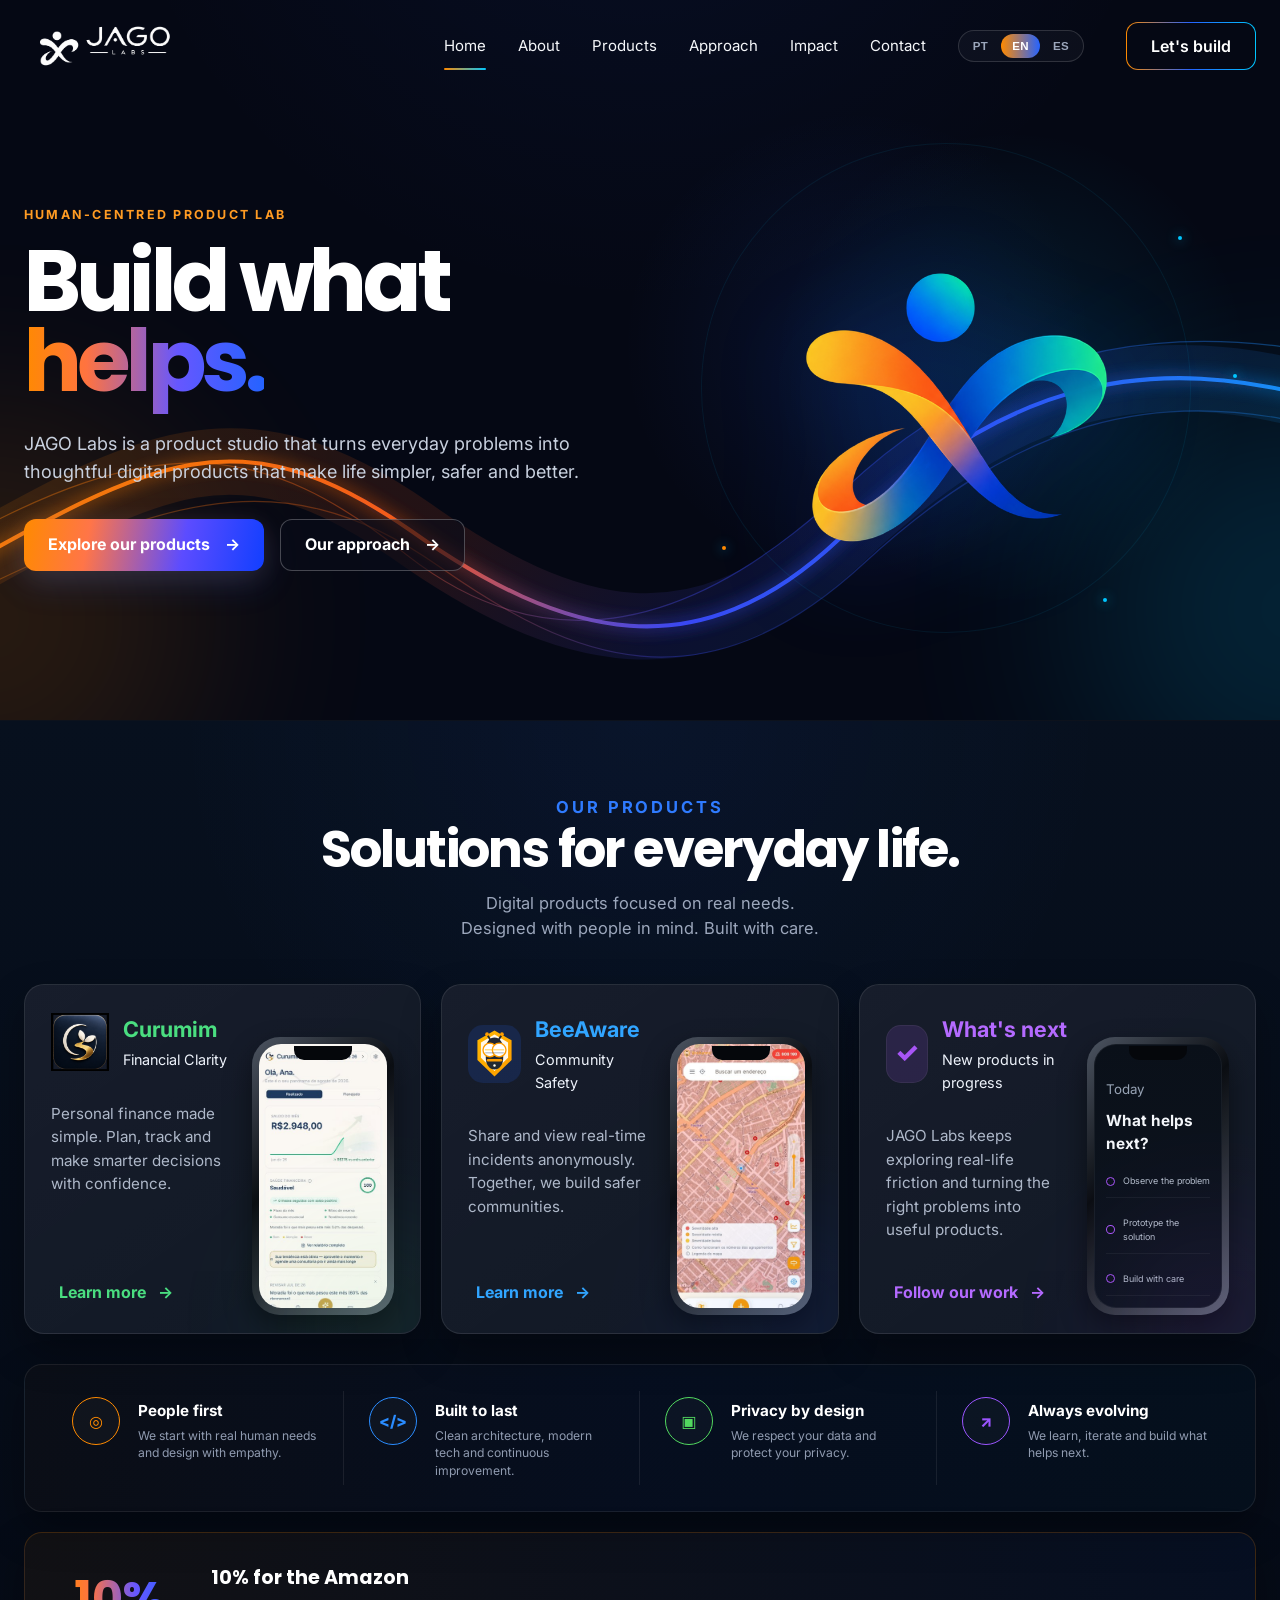
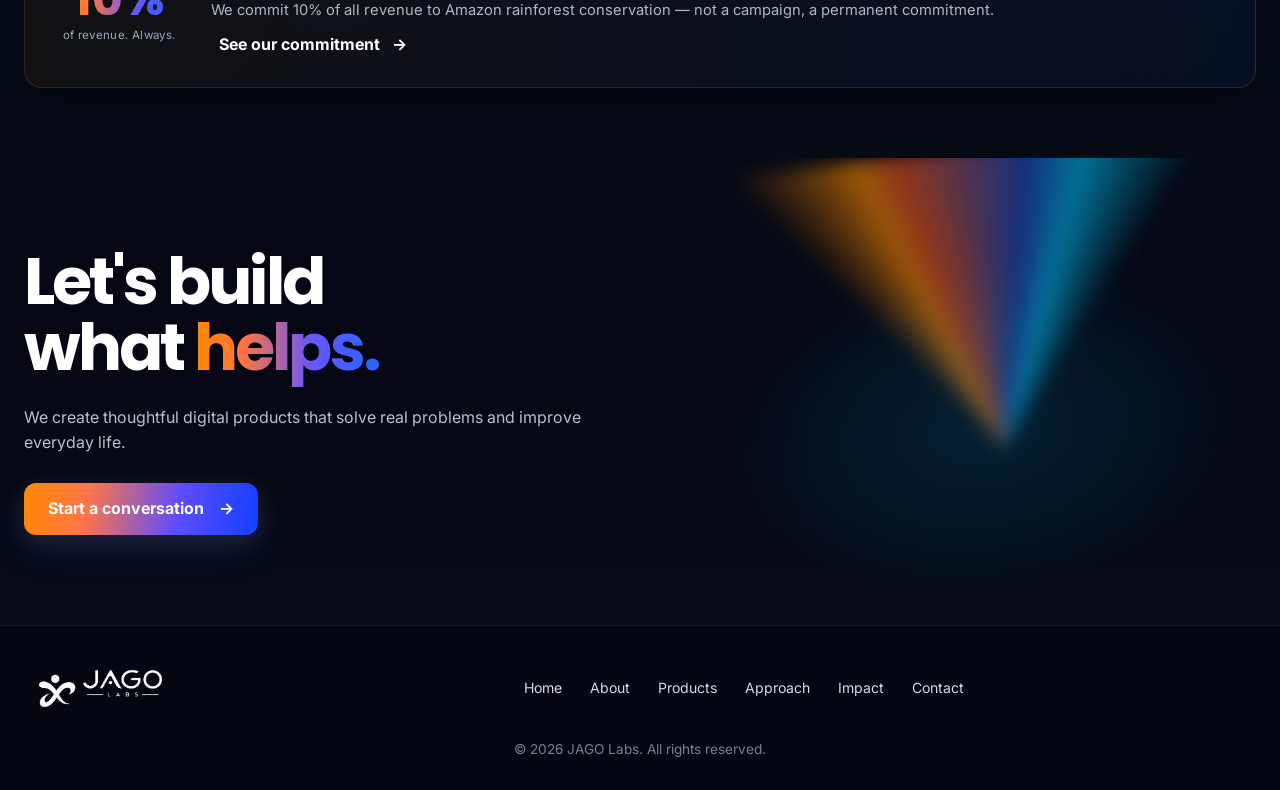
==== commit 8d5b9f9c: "Replace product card mockups with real Curumim/BeeAware screenshots Swaps the hand-drawn CSS phone m" ====
--- a/index.html
+++ b/index.html
@@ -111,7 +111,7 @@
               <p class="product-description" data-i18n="curumim.desc">Personal finance made simple. Plan, track and make smarter decisions with confidence.</p>
               <a href="https://curumim.io" class="learn-link popup-link" data-popup-name="curumim" target="_blank" rel="noopener noreferrer"><span data-i18n="curumim.link">Learn more</span> <span aria-hidden="true">→</span></a>
             </div>
-            <div class="phone phone--finance"><div class="phone-notch"></div><div class="screen"><small data-i18n="curumim.balanceLabel">Total balance</small><strong>R$ 5.240,00</strong><div class="mini-chart ring green"></div><div class="screen-row"><span data-i18n="curumim.income">Income</span><b>R$ 7.200</b></div><div class="screen-row"><span data-i18n="curumim.expenses">Expenses</span><b>R$ 1.960</b></div><div class="health-pill" data-i18n="curumim.health">Good · 78%</div></div></div>
+            <div class="phone phone--finance"><div class="phone-notch"></div><div class="screen screen--shot"><img src="assets/curumim-app-shot.jpg" alt="Curumim app screenshot" loading="lazy"></div></div>
           </article>
 
           <article class="product-card product-card--blue">
@@ -120,7 +120,7 @@
               <p class="product-description" data-i18n="beeaware.desc">Share and view real-time incidents anonymously. Together, we build safer communities.</p>
               <a href="https://beeaware.io" class="learn-link popup-link" data-popup-name="beeaware" target="_blank" rel="noopener noreferrer"><span data-i18n="beeaware.link">Learn more</span> <span aria-hidden="true">→</span></a>
             </div>
-            <div class="phone phone--map"><div class="phone-notch"></div><div class="screen map-screen"><span class="map-dot d1"></span><span class="map-dot d2"></span><span class="map-dot d3"></span><span class="map-dot d4"></span><span class="map-dot d5"></span><span class="map-dot d6"></span><div class="map-route"></div><div class="map-cta" data-i18n="beeaware.newIncident">+ New incident</div></div></div>
+            <div class="phone phone--map"><div class="phone-notch"></div><div class="screen screen--shot"><img src="assets/beeaware-app-shot.jpg" alt="BeeAware app screenshot" loading="lazy"></div></div>
           </article>
 
           <article class="product-card product-card--purple">
--- a/styles.css
+++ b/styles.css
@@ -6,7 +6,7 @@
 .hero{min-height:720px;display:flex;align-items:center;padding:132px 0 76px;isolation:isolate;overflow:hidden}.hero::before{content:"";position:absolute;inset:0;background:radial-gradient(circle at 79% 51%,rgba(0,198,255,.11),transparent 22%),radial-gradient(circle at 67% 48%,rgba(37,99,255,.11),transparent 25%);z-index:-3}.hero-grid{display:grid;grid-template-columns:.95fr 1.05fr;align-items:center;gap:50px;position:relative;z-index:4}.hero-copy{max-width:580px}.hero h1{font-family:"Poppins",sans-serif;font-size:clamp(4rem,6.8vw,6.8rem);line-height:.92;letter-spacing:-.055em;margin:0 0 28px}.hero-lead{color:#C8D0DE;max-width:600px;font-size:1.13rem;margin:0 0 34px}.hero-actions{display:flex;gap:16px;flex-wrap:wrap}.button{height:52px;padding:0 24px;display:inline-flex;align-items:center;justify-content:center;gap:15px;border-radius:12px;font-weight:700;transition:.2s}.button:hover{transform:translateY(-2px)}.button-primary{background:linear-gradient(100deg,var(--orange) 0%,#FF7548 27%,#5C4CFF 66%,#123FFF 100%);box-shadow:0 12px 34px rgba(37,99,255,.2),0 6px 24px rgba(255,138,0,.12)}.button-secondary{background:rgba(9,13,26,.6);border:1px solid rgba(255,255,255,.25)}
 .hero-art{min-height:475px;display:grid;place-items:center;position:relative}.hero-symbol{width:min(420px,70%);filter:drop-shadow(0 22px 50px rgba(13,68,255,.22));position:relative;z-index:3}.symbol-orbit{width:490px;height:490px;position:absolute;border:1px solid rgba(0,198,255,.08);border-radius:50%;transform:rotate(-17deg)}.particle{position:absolute;width:4px;height:4px;border-radius:50%;background:#00C6FF;box-shadow:0 0 12px #00C6FF}.p1{right:12%;top:18%}.p2{right:3%;top:47%}.p3{left:14%;bottom:16%;background:#FF8A00}.p4{right:24%;bottom:5%}.hero-wave{position:absolute;left:-2%;right:-2%;bottom:-3%;width:104%;height:81%;z-index:-1;pointer-events:none}.hero-glow{position:absolute;width:420px;height:420px;filter:blur(100px);opacity:.14;border-radius:50%;z-index:-2}.hero-glow--orange{background:var(--orange);left:-220px;bottom:-110px}.hero-glow--blue{background:var(--cyan);right:-220px;bottom:-100px}
 .section-panel{background:radial-gradient(circle at 50% 0%,rgba(37,99,255,.06),transparent 29rem),linear-gradient(180deg,#07101E 0%,#050A15 100%);padding:74px 0 70px;border-top:1px solid rgba(255,255,255,.03)}.section-heading{text-align:center;max-width:760px;margin:0 auto 42px}.section-heading h2{font-family:"Poppins",sans-serif;font-size:clamp(2.3rem,4vw,3.6rem);line-height:1.1;margin:0 0 14px;letter-spacing:-.035em}.section-heading p{color:var(--muted);margin:0;font-size:1.03rem}.product-grid{display:grid;grid-template-columns:repeat(3,1fr);gap:20px}.product-card{position:relative;min-height:350px;overflow:hidden;border:1px solid rgba(255,255,255,.09);border-radius:var(--radius);background:linear-gradient(145deg,rgba(255,255,255,.032),rgba(255,255,255,.008)),var(--card);box-shadow:var(--shadow);padding:28px 26px;display:grid;grid-template-columns:1fr 145px;gap:16px}.product-card::after{content:"";position:absolute;inset:auto -70px -100px auto;width:220px;height:220px;border-radius:50%;filter:blur(60px);opacity:.08}.product-card--green::after{background:var(--green)}.product-card--blue::after{background:var(--blue)}.product-card--purple::after{background:var(--purple)}.product-title-row{display:flex;align-items:center;gap:14px}.product-icon{width:58px;height:58px;border-radius:15px;display:grid;place-items:center;font-size:1.7rem;font-weight:800;background:rgba(74,222,128,.11);color:var(--green);border:1px solid rgba(255,255,255,.06)}.product-icon--logo{background:transparent;border:0;padding:0}.product-icon--logo img{width:100%;height:100%;object-fit:contain;display:block}.product-card--blue .product-icon{background:rgba(37,99,255,.15);color:#2C8DFF}.product-card--purple .product-icon{background:rgba(168,85,247,.14);color:#A855F7}.product-copy{display:flex;flex-direction:column}.product-copy h3{margin:0;font-size:1.35rem}.product-card--green h3,.product-card--green .learn-link{color:var(--green)}.product-card--blue h3,.product-card--blue .learn-link{color:#31A5FF}.product-card--purple h3,.product-card--purple .learn-link{color:#B46AFF}.product-tagline{margin:3px 0 0;font-size:.9rem;color:#EEF3FB}.product-description{color:#AEB8C9;margin:30px 0 24px;font-size:.95rem}.learn-link{font-weight:700;margin-top:auto}.learn-link span{padding-left:8px}
-.phone{align-self:end;justify-self:end;width:142px;height:278px;border-radius:28px;padding:7px;background:linear-gradient(135deg,#4D5562,#0A0D12 40%,#5B6370);box-shadow:0 12px 28px rgba(0,0,0,.45);position:relative;transform:translateY(10px)}.phone::after{content:"";position:absolute;inset:7px;border-radius:22px;border:1px solid rgba(255,255,255,.05);pointer-events:none}.phone-notch{position:absolute;top:9px;left:50%;transform:translateX(-50%);width:58px;height:14px;border-radius:0 0 10px 10px;background:#05070B;z-index:4}.screen{height:100%;border-radius:22px;background:linear-gradient(180deg,#0A1019,#0D141F);padding:35px 12px 12px;color:#F3F6FA;display:flex;flex-direction:column;gap:9px;overflow:hidden}.screen small{color:#97A3B4}.screen strong{font-size:.96rem}.screen-row{display:flex;justify-content:space-between;font-size:.57rem;color:#8691A0;border-top:1px solid rgba(255,255,255,.05);padding-top:8px}.screen-row b{color:#DCE4EF}.ring{width:62px;height:62px;border-radius:50%;margin:10px auto 3px;background:conic-gradient(var(--green) 0 78%,#1A2433 78% 100%);position:relative}.ring::after{content:"78%";position:absolute;inset:10px;display:grid;place-items:center;border-radius:50%;background:#0C131C;font-size:.67rem;font-weight:700}.health-pill{margin-top:auto;text-align:center;color:var(--green);background:rgba(74,222,128,.08);border:1px solid rgba(74,222,128,.16);padding:7px 5px;border-radius:10px;font-size:.62rem}.map-screen{position:relative;background:linear-gradient(35deg,rgba(8,12,20,.4),rgba(9,15,28,.34)),repeating-linear-gradient(40deg,#263142 0 8px,#1B2532 8px 10px)}.map-dot{position:absolute;width:10px;height:10px;border-radius:50%;background:#FF7A00;border:2px solid white;box-shadow:0 0 0 4px rgba(255,122,0,.15)}.d1{left:22px;top:76px}.d2{right:24px;top:85px}.d3{left:58px;top:126px}.d4{right:43px;top:145px}.d5{left:28px;bottom:72px}.d6{right:22px;bottom:82px}.map-route{position:absolute;left:15px;right:15px;top:110px;height:70px;border:2px dashed rgba(49,165,255,.8);border-radius:50%}.map-cta{position:absolute;left:10px;right:10px;bottom:12px;padding:8px;text-align:center;border-radius:10px;background:#121D2A;border:1px solid rgba(255,255,255,.07);color:#CFE7FF;font-size:.6rem}.task{display:flex;align-items:center;gap:8px;padding:9px 0;border-bottom:1px solid rgba(255,255,255,.05);font-size:.56rem;color:#B3BDCA}.task i{width:9px;height:9px;border:1px solid #A855F7;border-radius:50%}
+.phone{align-self:end;justify-self:end;width:142px;height:278px;border-radius:28px;padding:7px;background:linear-gradient(135deg,#4D5562,#0A0D12 40%,#5B6370);box-shadow:0 12px 28px rgba(0,0,0,.45);position:relative;transform:translateY(10px)}.phone::after{content:"";position:absolute;inset:7px;border-radius:22px;border:1px solid rgba(255,255,255,.05);pointer-events:none}.phone-notch{position:absolute;top:9px;left:50%;transform:translateX(-50%);width:58px;height:14px;border-radius:0 0 10px 10px;background:#05070B;z-index:4}.screen{height:100%;border-radius:22px;background:linear-gradient(180deg,#0A1019,#0D141F);padding:35px 12px 12px;color:#F3F6FA;display:flex;flex-direction:column;gap:9px;overflow:hidden}.screen small{color:#97A3B4}.screen strong{font-size:.96rem}.screen--shot{padding:0}.screen--shot img{width:100%;height:100%;object-fit:cover;object-position:top center;display:block}.task{display:flex;align-items:center;gap:8px;padding:9px 0;border-bottom:1px solid rgba(255,255,255,.05);font-size:.56rem;color:#B3BDCA}.task i{width:9px;height:9px;border:1px solid #A855F7;border-radius:50%}
 .values-strip{margin-top:30px;border:1px solid rgba(255,255,255,.08);background:linear-gradient(90deg,rgba(255,138,0,.025),rgba(37,99,255,.03),rgba(0,198,255,.025));border-radius:18px;padding:26px 22px;display:grid;grid-template-columns:repeat(4,1fr);gap:0;box-shadow:var(--shadow)}.value-item{display:grid;grid-template-columns:52px 1fr;gap:14px;padding:6px 25px;border-right:1px solid rgba(255,255,255,.08)}.value-item:last-child{border-right:0}.value-icon{width:48px;height:48px;border-radius:50%;display:grid;place-items:center;font-weight:800;border:1px solid currentColor;background:rgba(255,255,255,.025)}.value-icon.orange{color:var(--orange)}.value-icon.blue{color:#2A8CFF}.value-icon.green{color:#52D85F}.value-icon.purple{color:#9B55FF}.value-item h4{margin:2px 0 4px;font-size:.95rem}.value-item p{margin:0;color:#8F9AAF;font-size:.76rem;line-height:1.45}
 .cta-section{min-height:420px;padding:90px 0;overflow:hidden;background:linear-gradient(180deg,#050814,#050814 60%,#060B16)}.cta-grid{min-height:260px;display:flex;align-items:center;position:relative;z-index:3}.cta-grid>div{max-width:560px}.cta-grid h2{font-family:"Poppins",sans-serif;font-size:clamp(3rem,5.1vw,5.3rem);line-height:1.02;letter-spacing:-.045em;margin:0 0 24px}.cta-grid p{color:#B7C0CE;max-width:560px;margin-bottom:28px}.cta-wave{position:absolute;right:-6%;top:8%;width:58%;height:100%;background:radial-gradient(ellipse at 50% 50%,rgba(0,198,255,.16),transparent 42%),conic-gradient(from 220deg at 52% 54%,transparent 0 28%,rgba(255,138,0,.7) 33%,rgba(255,90,33,.65) 35%,rgba(37,99,255,.52) 42%,rgba(0,198,255,.65) 45%,transparent 50% 100%);filter:blur(7px);transform:rotate(-7deg) scale(1.2);opacity:.85}.footer{border-top:1px solid rgba(255,255,255,.07);padding:34px 0 30px;background:#040712}.footer-row{display:flex;align-items:center;gap:28px}.footer-logo{width:180px}.footer-nav{display:flex;gap:28px;margin:auto}.footer-nav a{color:#D4DAE5;font-size:.88rem}.copyright{text-align:center;color:#778196;margin-top:22px;font-size:.85rem}
 .modal-overlay{position:fixed;inset:0;background:rgba(3,5,12,.72);backdrop-filter:blur(3px);display:none;align-items:center;justify-content:center;z-index:200;padding:20px}.modal-overlay.open{display:flex}.modal-box{position:relative;width:min(460px,100%);max-height:90vh;overflow-y:auto;background:linear-gradient(160deg,#0F1624,#0A0F1B);border:1px solid rgba(255,255,255,.1);border-radius:20px;padding:34px 30px 28px;box-shadow:0 30px 70px rgba(0,0,0,.5)}.modal-close{position:absolute;top:14px;right:14px;width:34px;height:34px;border-radius:50%;border:1px solid rgba(255,255,255,.15);background:transparent;color:#F5F7FA;font-size:1.3rem;line-height:1;cursor:pointer;display:grid;place-items:center}.modal-close:hover{border-color:rgba(255,255,255,.4)}.modal-box h3{font-family:"Poppins",sans-serif;font-size:1.7rem;margin:0 0 8px}.modal-lead{color:var(--muted);margin:0 0 22px;font-size:.92rem}
